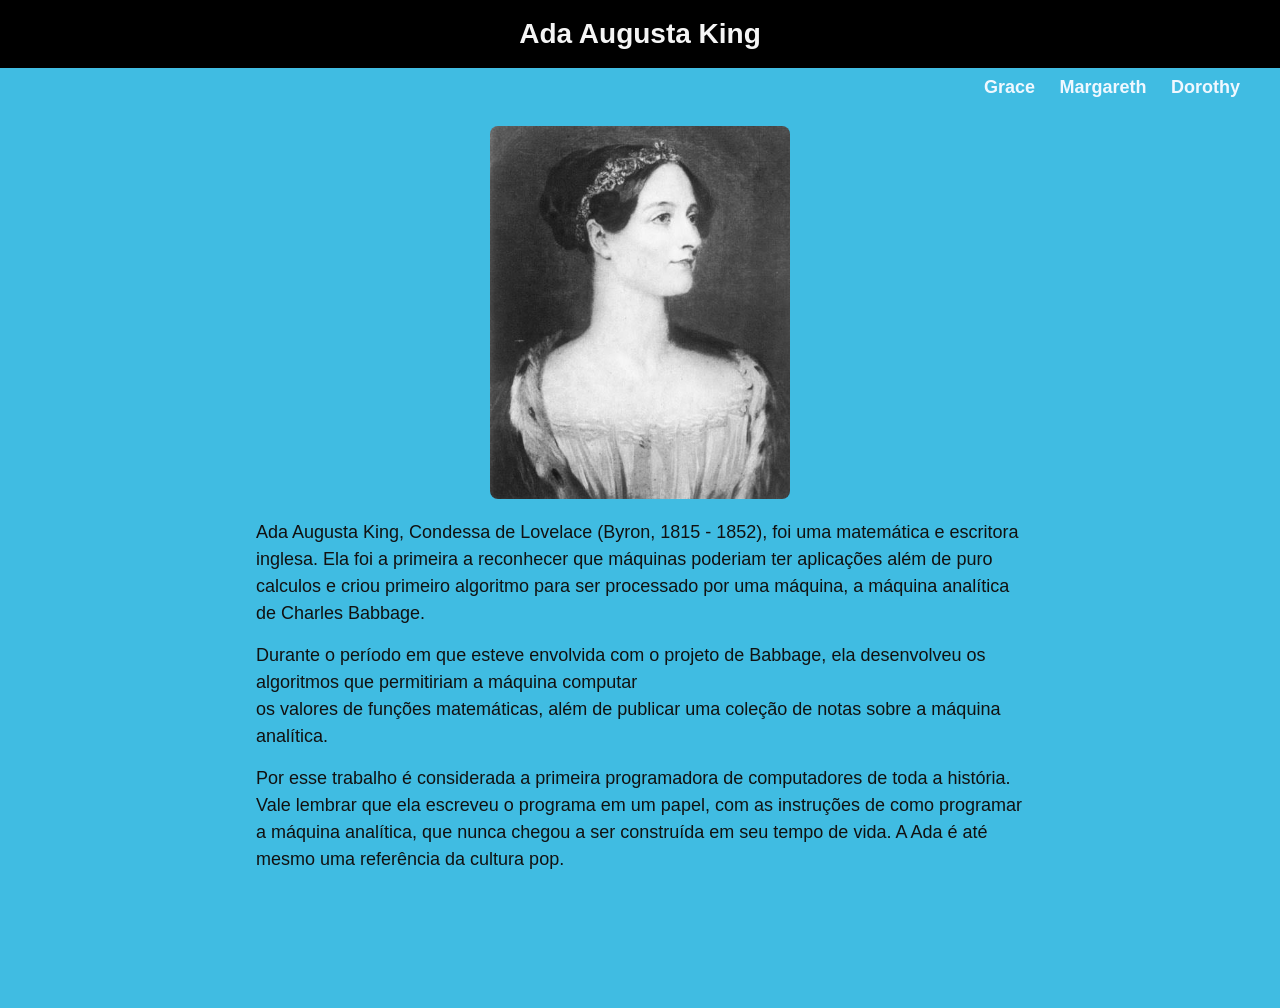
==== ada.html @ 6b0a6c7e "Add files via upload" ====
<!DOCTYPE html>
<html lang="pt-br">
    <head>
        <meta charset="UTF-8">
        <meta name="viewport" content="width=device-width, initial-scale=1.0">
        <link rel="stylesheet" href="reset.css">
        <link rel="stylesheet" href="style.css">
        <title> Ada Augusta King - Ada Lovelace </title>
    </head>

    <body>
        <header class="cabecalho">
            <h1 id="titulo"> Ada Augusta King </h1>
        </header>

        <nav class="menu">
            <ul>
                <li> <a href="grace.html"> Grace </a> </li>
                <li> <a href="margareth.html"> Margareth </a> </li>
                <li> <a href="dorothy.html"> Dorothy </a></li>
            </ul>
        </nav>
      
        <img src="images.jpeg" alt="Ada Lovelace" class="imgcentro">
        <p> Ada Augusta King, Condessa de Lovelace (Byron, 1815 - 1852), foi uma matemática e escritora inglesa. Ela foi a primeira a reconhecer que máquinas poderiam ter aplicações além de puro calculos e criou primeiro algoritmo para ser processado por uma máquina, a máquina analítica de Charles Babbage.</p>

        <p> Durante o período em que esteve envolvida com o projeto de Babbage, ela desenvolveu os algoritmos que permitiriam a máquina computar <br> os valores de funções matemáticas, além de publicar uma coleção de notas sobre a máquina analítica.</p> 

        <p> Por esse trabalho é considerada a primeira programadora de computadores de toda a história. Vale lembrar que ela escreveu o programa em um papel, com as instruções de como programar a máquina analítica, que nunca chegou a ser construída em seu tempo de vida. A Ada é até mesmo uma referência da cultura pop.<br> </p>
    </body>
</html>
---- style.css ----
body { 
    background-color: rgb(64, 188, 226);
    font-size: 16px;
    font-family: Arial, sans-serif;
    color: #111;
    padding-bottom: 120px;
}

.cabecalho {
    background-color: black;
    color: whitesmoke;
    padding: 20px;
    text-align: center;
}

.menu {
    text-align: right;
    padding: 10px 40px;
}

.menu ul {
    list-style: none;
    padding: 0;
    margin: 0;
}

.menu li {
    display: inline-block;
    margin-left: 20px;
}

.menu li a {
    text-decoration: none;
    color: aliceblue;
    font-size: 18px;
    font-weight: bold;
}


.menu li a:hover {
    color: aliceblue;
}

#titulo {
    font-size: 28px;
    font-weight: bold;
}

p {
    margin: 15px 20%;
    line-height: 1.5;
    font-size: 18px;
}

.imgcentro {
    display: block;
    margin: 20px auto;
    max-width: 300px;
    height: auto;
    border-radius: 8px;
}

button {
    font-size: 16px;
    color: rgb(255, 0, 132);
}

footer {
    position: fixed;
    bottom: 0;
    left: 0;
    background-color: rgb(51, 8, 243);
    color: white;
    font-size: 16px;
    width: 100%;
    text-align: center;
    padding: 10px 0;
}

footer p {
    margin: 0;
    font-size: 14px;
}
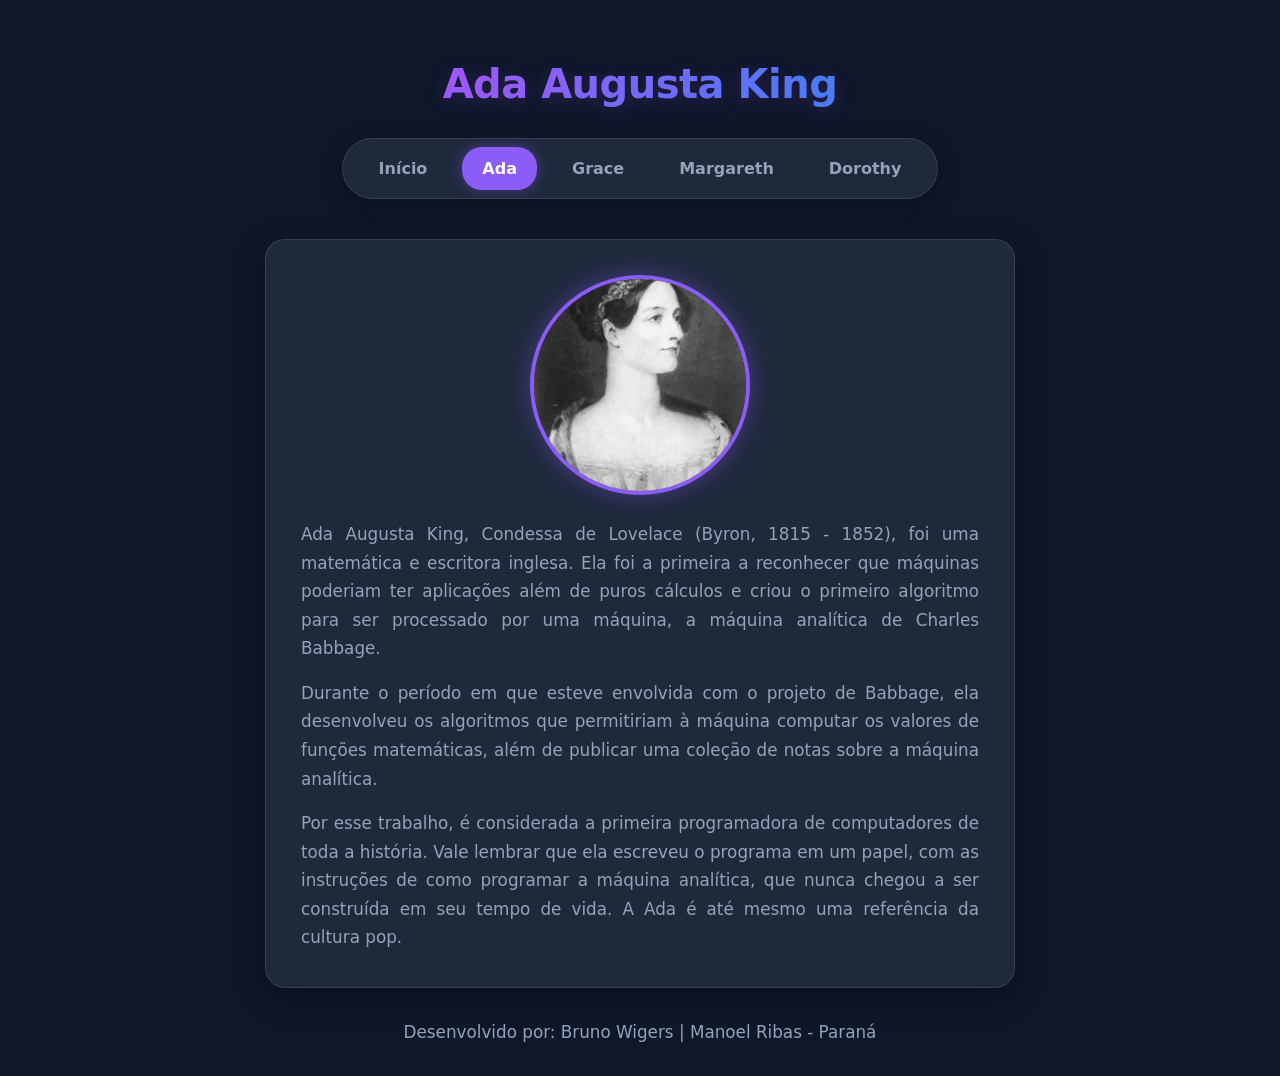
==== commit 9f46f4b9: "ok" ====
--- a/ada.html
+++ b/ada.html
@@ -1,31 +1,42 @@
 <!DOCTYPE html>
 <html lang="pt-br">
-    <head>
-        <meta charset="UTF-8">
-        <meta name="viewport" content="width=device-width, initial-scale=1.0">
-        <link rel="stylesheet" href="reset.css">
-        <link rel="stylesheet" href="style.css">
-        <title> Ada Augusta King - Ada Lovelace </title>
-    </head>
+<head>
+    <meta charset="UTF-8">
+    <meta name="viewport" content="width=device-width, initial-scale=1.0">
+    <link rel="stylesheet" href="reset.css">
+    <link rel="stylesheet" href="style.css">
+    <title>Ada Augusta King - Ada Lovelace</title>
+</head>
+<body>
 
-    <body>
-        <header class="cabecalho">
-            <h1 id="titulo"> Ada Augusta King </h1>
-        </header>
+    <header class="cabecalho">
+        <h1 id="titulo">Ada Augusta King</h1>
+    </header>
 
-        <nav class="menu">
-            <ul>
-                <li> <a href="grace.html"> Grace </a> </li>
-                <li> <a href="margareth.html"> Margareth </a> </li>
-                <li> <a href="dorothy.html"> Dorothy </a></li>
-            </ul>
-        </nav>
-      
+    <nav class="menu">
+        <ul>
+            <li><a href="index.html">Início</a></li>
+            <li><a href="ada.html" class="active">Ada</a></li>
+            <li><a href="grace.html">Grace</a></li>
+            <li><a href="margareth.html">Margareth</a></li>
+            <li><a href="dorothy.html">Dorothy</a></li>
+        </ul>
+    </nav>
+
+    <main>
         <img src="images.jpeg" alt="Ada Lovelace" class="imgcentro">
-        <p> Ada Augusta King, Condessa de Lovelace (Byron, 1815 - 1852), foi uma matemática e escritora inglesa. Ela foi a primeira a reconhecer que máquinas poderiam ter aplicações além de puro calculos e criou primeiro algoritmo para ser processado por uma máquina, a máquina analítica de Charles Babbage.</p>
+        
+        <p>Ada Augusta King, Condessa de Lovelace (Byron, 1815 - 1852), foi uma matemática e escritora inglesa. Ela foi a primeira a reconhecer que máquinas poderiam ter aplicações além de puros cálculos e criou o primeiro algoritmo para ser processado por uma máquina, a máquina analítica de Charles Babbage.</p>
 
-        <p> Durante o período em que esteve envolvida com o projeto de Babbage, ela desenvolveu os algoritmos que permitiriam a máquina computar <br> os valores de funções matemáticas, além de publicar uma coleção de notas sobre a máquina analítica.</p> 
+        <p>Durante o período em que esteve envolvida com o projeto de Babbage, ela desenvolveu os algoritmos que permitiriam à máquina computar os valores de funções matemáticas, além de publicar uma coleção de notas sobre a máquina analítica.</p> 
 
-        <p> Por esse trabalho é considerada a primeira programadora de computadores de toda a história. Vale lembrar que ela escreveu o programa em um papel, com as instruções de como programar a máquina analítica, que nunca chegou a ser construída em seu tempo de vida. A Ada é até mesmo uma referência da cultura pop.<br> </p>
-    </body>
+        <p>Por esse trabalho, é considerada a primeira programadora de computadores de toda a história. Vale lembrar que ela escreveu o programa em um papel, com as instruções de como programar a máquina analítica, que nunca chegou a ser construída em seu tempo de vida. A Ada é até mesmo uma referência da cultura pop.</p>
+    </main>
+
+    <footer>
+        <p><b>Desenvolvido por:</b> Bruno Wigers | Manoel Ribas - Paraná</p>
+    </footer>
+
+    <script src="script.js"></script>
+</body>
 </html>
--- a/style.css
+++ b/style.css
@@ -1,83 +1,156 @@
-body { 
-    background-color: rgb(64, 188, 226);
-    font-size: 16px;
-    font-family: Arial, sans-serif;
-    color: #111;
-    padding-bottom: 120px;
+/* ==========================================================================
+   Estilos Globais e Variáveis de Cores
+   ========================================================================== */
+:root {
+    --bg-primary: #0f172a;
+    --bg-card: #1e293b;
+    --text-primary: #f8fafc;
+    --text-secondary: #94a3b8;
+    --accent-color: #8b5cf6;
+    --accent-hover: #a855f7;
+    --accent-glow: rgba(139, 92, 246, 0.4);
+    --border-color: rgba(255, 255, 255, 0.1);
+    --font-family: 'Segoe UI', system-ui, -apple-system, sans-serif;
 }
 
+* {
+    margin: 0;
+    padding: 0;
+    box-sizing: border-box;
+}
+
+body {
+    background-color: var(--bg-primary);
+    color: var(--text-primary);
+    font-family: var(--font-family);
+    line-height: 1.7;
+    min-height: 100vh;
+    display: flex;
+    flex-direction: column;
+    align-items: center;
+    padding: 20px;
+    /* Efeito de transição de entrada de página */
+    opacity: 0;
+    transform: translateY(10px);
+    transition: opacity 0.4s ease, transform 0.4s ease;
+}
+
+body.fade-in {
+    opacity: 1;
+    transform: translateY(0);
+}
+
+/* ==========================================================================
+   Cabeçalho e Título
+   ========================================================================== */
 .cabecalho {
-    background-color: black;
-    color: whitesmoke;
-    padding: 20px;
+    margin: 30px 0 20px 0;
     text-align: center;
 }
 
+#titulo {
+    font-size: 2.5rem;
+    font-weight: 800;
+    letter-spacing: -0.5px;
+    background: linear-gradient(135deg, #a855f7, #3b82f6);
+    -webkit-background-clip: text;
+    -webkit-text-fill-color: transparent;
+    text-shadow: 0 4px 20px rgba(168, 85, 247, 0.2);
+}
+
+/* ==========================================================================
+   Menu de Navegação
+   ========================================================================== */
 .menu {
-    text-align: right;
-    padding: 10px 40px;
+    margin-bottom: 40px;
 }
 
 .menu ul {
+    display: flex;
+    gap: 15px;
     list-style: none;
-    padding: 0;
-    margin: 0;
+    background: var(--bg-card);
+    padding: 8px 16px;
+    border-radius: 50px;
+    border: 1px solid var(--border-color);
+    box-shadow: 0 8px 25px rgba(0, 0, 0, 0.3);
 }
 
-.menu li {
+.menu a {
+    color: var(--text-secondary);
+    text-decoration: none;
+    font-weight: 600;
+    padding: 8px 20px;
+    border-radius: 20px;
+    transition: all 0.3s ease;
     display: inline-block;
-    margin-left: 20px;
 }
 
-.menu li a {
-    text-decoration: none;
-    color: aliceblue;
-    font-size: 18px;
-    font-weight: bold;
+.menu a:hover,
+.menu a.active {
+    color: #fff;
+    background: var(--accent-color);
+    box-shadow: 0 0 15px var(--accent-glow);
 }
 
-
-.menu li a:hover {
-    color: aliceblue;
+/* ==========================================================================
+   Conteúdo Principal (Cartão da Bio)
+   ========================================================================== */
+main, .container {
+    max-width: 750px;
+    width: 100%;
+    background: var(--bg-card);
+    padding: 35px;
+    border-radius: 20px;
+    border: 1px solid var(--border-color);
+    box-shadow: 0 10px 30px rgba(0, 0, 0, 0.4);
+    display: flex;
+    flex-direction: column;
+    align-items: center;
 }
 
-#titulo {
-    font-size: 28px;
-    font-weight: bold;
+.imgcentro {
+    width: 220px;
+    height: 220px;
+    object-fit: cover;
+    border-radius: 50%;
+    border: 4px solid var(--accent-color);
+    box-shadow: 0 0 25px var(--accent-glow);
+    margin-bottom: 25px;
+    transition: transform 0.3s ease;
+}
+
+.imgcentro:hover {
+    transform: scale(1.05);
 }
 
 p {
-    margin: 15px 20%;
-    line-height: 1.5;
-    font-size: 18px;
+    color: var(--text-secondary);
+    font-size: 1.05rem;
+    margin-bottom: 16px;
+    text-align: justify;
 }
 
-.imgcentro {
-    display: block;
-    margin: 20px auto;
-    max-width: 300px;
-    height: auto;
-    border-radius: 8px;
+p:last-of-type {
+    margin-bottom: 0;
 }
 
-button {
-    font-size: 16px;
-    color: rgb(255, 0, 132);
+/* ==========================================================================
+   Rodapé (Footer)
+   ========================================================================== */
+footer {
+    margin-top: auto;
+    padding: 30px 0 10px 0;
+    text-align: center;
+    color: var(--text-secondary);
+    font-size: 0.9rem;
 }
 
-footer {
-    position: fixed;
-    bottom: 0;
-    left: 0;
-    background-color: rgb(51, 8, 243);
-    color: white;
-    font-size: 16px;
-    width: 100%;
-    text-align: center;
-    padding: 10px 0;
+footer a {
+    color: var(--accent-color);
+    text-decoration: none;
 }
 
-footer p {
-    margin: 0;
-    font-size: 14px;
+footer a:hover {
+    text-decoration: underline;
 }
